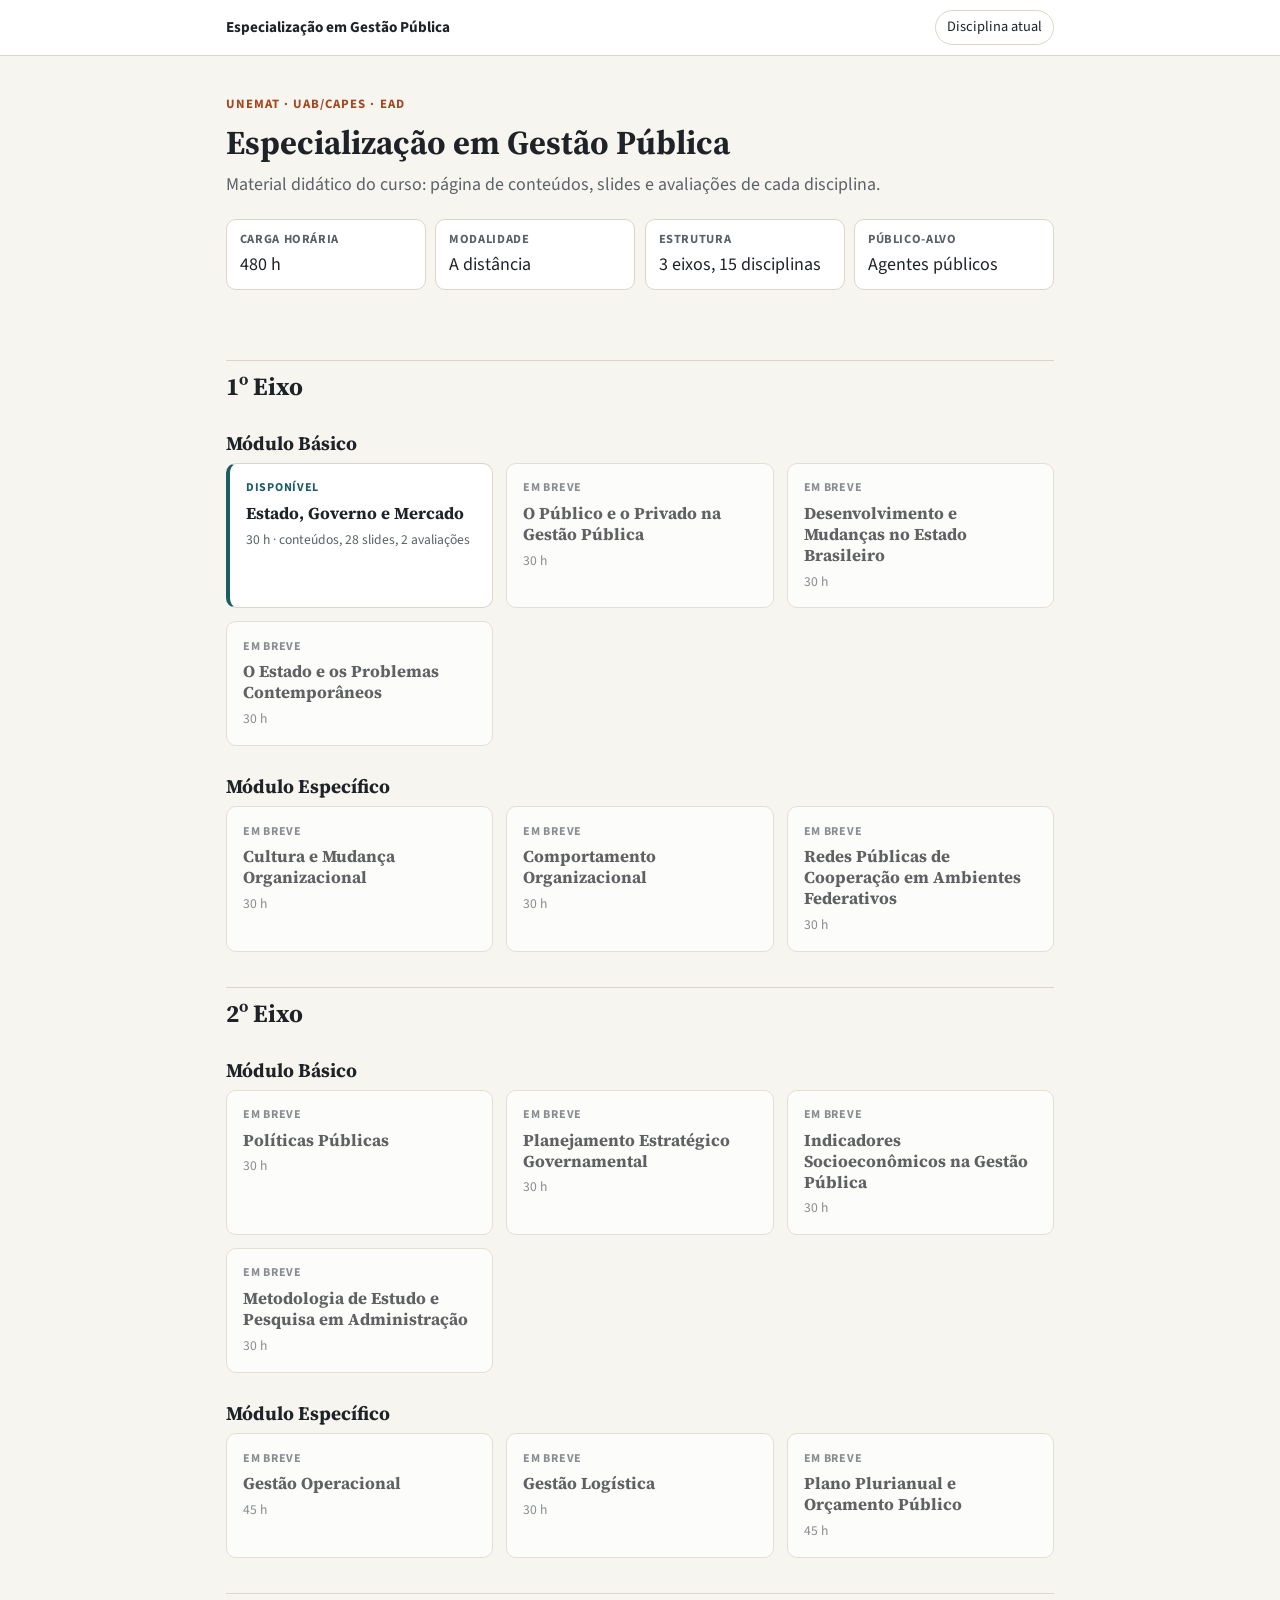
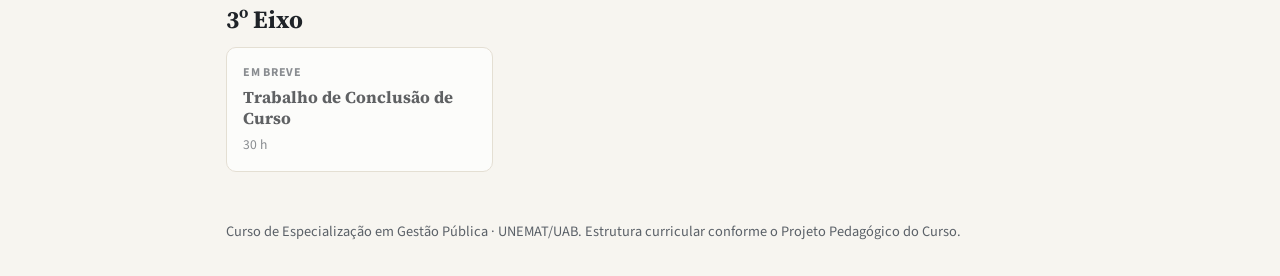
==== index.html @ d7e80f32 "Adiciona página inicial do curso e link de volta nas páginas da disciplina A raiz do site lista as 1" ====
<!DOCTYPE html>
<html lang="pt-BR">
<head>
<meta charset="utf-8">
<meta name="viewport" content="width=device-width, initial-scale=1">
<title>Especialização em Gestão Pública</title>
<meta name="description" content="Material didático do Curso de Especialização em Gestão Pública (UNEMAT/UAB, EaD): conteúdos, slides e avaliações por disciplina.">
<link rel="preconnect" href="https://fonts.googleapis.com">
<link rel="preconnect" href="https://fonts.gstatic.com" crossorigin>
<link href="https://fonts.googleapis.com/css2?family=Source+Sans+3:wght@400;600;700&family=Source+Serif+4:wght@600;700&display=swap" rel="stylesheet">
<link rel="stylesheet" href="disciplina-01-estado-governo-mercado/assets/style.css">
<style>
  .eixo { margin-top: 2.2rem; }
  .eixo h2 { margin-top: 0; }
  .grid { display: grid; grid-template-columns: repeat(auto-fill, minmax(240px, 1fr)); gap: .8rem; }
  .disc {
    display: flex; flex-direction: column; gap: .3rem;
    background: var(--surface); border: 1px solid var(--border); border-radius: var(--radius);
    padding: .9rem 1rem; color: var(--text); text-decoration: none;
  }
  .disc h3 { margin: 0; font-size: 1.05rem; }
  .disc small { color: var(--muted); font-size: .85rem; }
  .disc .status { font-size: .75rem; font-weight: 700; text-transform: uppercase; letter-spacing: .06em; color: var(--muted); }
  a.disc { border-left: 4px solid var(--accent); }
  a.disc:hover { background: var(--accent-soft); border-color: var(--accent); }
  a.disc .status { color: var(--accent); }
  .disc.soon { opacity: .7; }
</style>
</head>
<body>

<div class="topbar">
  <div class="wrap">
    <a class="brand" href="index.html">Especialização em Gestão Pública</a>
    <nav aria-label="Atalhos">
      <a href="disciplina-01-estado-governo-mercado/index.html">Disciplina atual</a>
    </nav>
  </div>
</div>

<main class="wrap">
  <header class="hero">
    <p class="eyebrow">UNEMAT · UAB/CAPES · EaD</p>
    <h1>Especialização em Gestão Pública</h1>
    <p class="lead">Material didático do curso: página de conteúdos, slides e avaliações de cada disciplina.</p>
    <div class="meta">
      <div><b>Carga horária</b>480 h</div>
      <div><b>Modalidade</b>A distância</div>
      <div><b>Estrutura</b>3 eixos, 15 disciplinas</div>
      <div><b>Público-alvo</b>Agentes públicos</div>
    </div>
  </header>

  <section class="eixo">
    <h2>1º Eixo</h2>
    <h3>Módulo Básico</h3>
    <div class="grid">
      <a class="disc" href="disciplina-01-estado-governo-mercado/index.html">
        <span class="status">Disponível</span>
        <h3>Estado, Governo e Mercado</h3>
        <small>30 h · conteúdos, 28 slides, 2 avaliações</small>
      </a>
      <div class="disc soon"><span class="status">Em breve</span><h3>O Público e o Privado na Gestão Pública</h3><small>30 h</small></div>
      <div class="disc soon"><span class="status">Em breve</span><h3>Desenvolvimento e Mudanças no Estado Brasileiro</h3><small>30 h</small></div>
      <div class="disc soon"><span class="status">Em breve</span><h3>O Estado e os Problemas Contemporâneos</h3><small>30 h</small></div>
    </div>
    <h3>Módulo Específico</h3>
    <div class="grid">
      <div class="disc soon"><span class="status">Em breve</span><h3>Cultura e Mudança Organizacional</h3><small>30 h</small></div>
      <div class="disc soon"><span class="status">Em breve</span><h3>Comportamento Organizacional</h3><small>30 h</small></div>
      <div class="disc soon"><span class="status">Em breve</span><h3>Redes Públicas de Cooperação em Ambientes Federativos</h3><small>30 h</small></div>
    </div>
  </section>

  <section class="eixo">
    <h2>2º Eixo</h2>
    <h3>Módulo Básico</h3>
    <div class="grid">
      <div class="disc soon"><span class="status">Em breve</span><h3>Políticas Públicas</h3><small>30 h</small></div>
      <div class="disc soon"><span class="status">Em breve</span><h3>Planejamento Estratégico Governamental</h3><small>30 h</small></div>
      <div class="disc soon"><span class="status">Em breve</span><h3>Indicadores Socioeconômicos na Gestão Pública</h3><small>30 h</small></div>
      <div class="disc soon"><span class="status">Em breve</span><h3>Metodologia de Estudo e Pesquisa em Administração</h3><small>30 h</small></div>
    </div>
    <h3>Módulo Específico</h3>
    <div class="grid">
      <div class="disc soon"><span class="status">Em breve</span><h3>Gestão Operacional</h3><small>45 h</small></div>
      <div class="disc soon"><span class="status">Em breve</span><h3>Gestão Logística</h3><small>30 h</small></div>
      <div class="disc soon"><span class="status">Em breve</span><h3>Plano Plurianual e Orçamento Público</h3><small>45 h</small></div>
    </div>
  </section>

  <section class="eixo">
    <h2>3º Eixo</h2>
    <div class="grid">
      <div class="disc soon"><span class="status">Em breve</span><h3>Trabalho de Conclusão de Curso</h3><small>30 h</small></div>
    </div>
  </section>

  <footer>Curso de Especialização em Gestão Pública · UNEMAT/UAB. Estrutura curricular conforme o Projeto Pedagógico do Curso.</footer>
</main>
</body>
</html>
---- disciplina-01-estado-governo-mercado/assets/style.css ----
:root {
  --bg: #f7f5f0;
  --surface: #ffffff;
  --surface-2: #efebe2;
  --text: #1f2328;
  --muted: #5b6168;
  --border: #ddd6c8;
  --accent: #1d5c63;
  --accent-soft: #d8ebe9;
  --accent-2: #a4471f;
  --ok: #1f7a3f;
  --ok-soft: #dcf1e3;
  --bad: #b3261e;
  --bad-soft: #f8dedb;
  --radius: 10px;
  --maxw: 860px;
  --font: "Source Sans 3", "Segoe UI", system-ui, -apple-system, sans-serif;
  --font-head: "Source Serif 4", Georgia, "Times New Roman", serif;
}

@media (prefers-color-scheme: dark) {
  :root:not([data-theme="light"]) {
    --bg: #15181b;
    --surface: #1d2125;
    --surface-2: #262b30;
    --text: #e8e6e1;
    --muted: #a3a9b0;
    --border: #353b42;
    --accent: #6cc3bb;
    --accent-soft: #1f3a3c;
    --accent-2: #e59a74;
    --ok: #6fd08f;
    --ok-soft: #1b3325;
    --bad: #f08a80;
    --bad-soft: #3d2220;
  }
}
:root[data-theme="dark"] {
  --bg: #15181b;
  --surface: #1d2125;
  --surface-2: #262b30;
  --text: #e8e6e1;
  --muted: #a3a9b0;
  --border: #353b42;
  --accent: #6cc3bb;
  --accent-soft: #1f3a3c;
  --accent-2: #e59a74;
  --ok: #6fd08f;
  --ok-soft: #1b3325;
  --bad: #f08a80;
  --bad-soft: #3d2220;
}

* { box-sizing: border-box; }

html { scroll-behavior: smooth; }

body {
  margin: 0;
  background: var(--bg);
  color: var(--text);
  font-family: var(--font);
  font-size: 18px;
  line-height: 1.65;
}

a { color: var(--accent); }

h1, h2, h3 { font-family: var(--font-head); line-height: 1.25; }
h1 { font-size: 2.1rem; margin: 0 0 .4rem; }
h2 { font-size: 1.55rem; margin: 2.6rem 0 .8rem; padding-top: .6rem; border-top: 1px solid var(--border); }
h3 { font-size: 1.2rem; margin: 1.8rem 0 .5rem; }

.wrap { max-width: var(--maxw); margin: 0 auto; padding: 0 16px; }

/* Topo */
.topbar {
  position: sticky; top: 0; z-index: 10;
  background: var(--surface);
  border-bottom: 1px solid var(--border);
}
.topbar .wrap {
  display: flex; gap: 1rem; align-items: center; justify-content: space-between;
  padding-top: .6rem; padding-bottom: .6rem; flex-wrap: wrap;
}
.topbar .brand { font-weight: 700; font-size: .95rem; color: var(--text); text-decoration: none; }
.topbar nav { display: flex; gap: .4rem; flex-wrap: wrap; }
.topbar nav a {
  font-size: .9rem; text-decoration: none; padding: .3rem .7rem;
  border-radius: 999px; border: 1px solid var(--border); color: var(--text);
}
.topbar nav a[aria-current="page"], .topbar nav a:hover { background: var(--accent-soft); border-color: var(--accent); }

header.hero { padding: 2.4rem 0 1rem; }
.eyebrow { text-transform: uppercase; letter-spacing: .08em; font-size: .8rem; color: var(--accent-2); font-weight: 700; margin: 0 0 .4rem; }
.lead { font-size: 1.12rem; color: var(--muted); margin: .2rem 0 1rem; }

.meta {
  display: grid; grid-template-columns: repeat(auto-fit, minmax(170px, 1fr)); gap: .6rem;
  margin: 1.2rem 0;
}
.meta div { background: var(--surface); border: 1px solid var(--border); border-radius: var(--radius); padding: .6rem .8rem; }
.meta b { display: block; font-size: .78rem; text-transform: uppercase; letter-spacing: .05em; color: var(--muted); }

.card {
  background: var(--surface); border: 1px solid var(--border); border-radius: var(--radius);
  padding: 1rem 1.2rem; margin: 1rem 0;
}
.card > :first-child { margin-top: 0; }
.card > :last-child { margin-bottom: 0; }

.box-key { border-left: 4px solid var(--accent); }
.box-ex { border-left: 4px solid var(--accent-2); }
.box-key .label, .box-ex .label {
  font-size: .78rem; text-transform: uppercase; letter-spacing: .06em; font-weight: 700; margin-bottom: .3rem;
}
.box-key .label { color: var(--accent); }
.box-ex .label { color: var(--accent-2); }

.toc ol { margin: 0; padding-left: 1.3rem; }
.toc li { margin: .15rem 0; }

table { width: 100%; border-collapse: collapse; font-size: .95rem; }
.table-scroll { overflow-x: auto; margin: 1rem 0; border: 1px solid var(--border); border-radius: var(--radius); }
th, td { text-align: left; padding: .55rem .7rem; border-bottom: 1px solid var(--border); vertical-align: top; }
th { background: var(--surface-2); font-weight: 700; }
tr:last-child td { border-bottom: 0; }

.timeline { list-style: none; padding: 0; margin: 1rem 0; border-left: 2px solid var(--accent); }
.timeline li { position: relative; padding: .2rem 0 .8rem 1.1rem; }
.timeline li::before {
  content: ""; position: absolute; left: -7px; top: .65rem; width: 12px; height: 12px;
  border-radius: 50%; background: var(--surface); border: 2px solid var(--accent);
}
.timeline b { color: var(--accent); }

.pendulo { width: 100%; height: auto; display: block; margin: 1rem 0; }

.actions { display: flex; gap: .6rem; flex-wrap: wrap; margin: 1.2rem 0; }
.btn {
  display: inline-block; font: inherit; font-size: .95rem; font-weight: 600; cursor: pointer;
  padding: .55rem 1rem; border-radius: 8px; text-decoration: none;
  border: 1px solid var(--accent); background: var(--accent); color: var(--bg);
}
.btn.secondary { background: transparent; color: var(--accent); }
.btn:disabled { opacity: .5; cursor: not-allowed; }

footer { margin: 3rem 0 2rem; color: var(--muted); font-size: .9rem; }

/* Avaliações */
.q { background: var(--surface); border: 1px solid var(--border); border-radius: var(--radius); padding: 1rem 1.2rem; margin: 1rem 0; }
.q .enun { font-weight: 600; margin: 0 0 .6rem; }
.q .num { color: var(--accent-2); margin-right: .3rem; }
.q label {
  display: flex; gap: .6rem; align-items: flex-start; padding: .45rem .6rem; margin: .25rem 0;
  border: 1px solid var(--border); border-radius: 8px; cursor: pointer;
}
.q label:hover { background: var(--surface-2); }
.q input { margin-top: .35rem; accent-color: var(--accent); }
.q label.correct { background: var(--ok-soft); border-color: var(--ok); }
.q label.wrong { background: var(--bad-soft); border-color: var(--bad); }
.q .feedback { display: none; margin-top: .6rem; font-size: .95rem; padding: .6rem .8rem; border-radius: 8px; background: var(--surface-2); }
.q.answered .feedback { display: block; }
.q .feedback b.ok { color: var(--ok); }
.q .feedback b.bad { color: var(--bad); }

.result { display: none; }
.result.show { display: block; }
.score { font-family: var(--font-head); font-size: 2rem; font-weight: 700; color: var(--accent); }

.gabarito { display: none; }

@media print {
  .topbar, .actions, .result { display: none !important; }
  body { background: #fff; color: #000; font-size: 12pt; }
  .q { break-inside: avoid; border-color: #999; }
  .gabarito.print { display: block; break-before: page; }
}

@media (max-width: 560px) {
  body { font-size: 17px; }
  h1 { font-size: 1.7rem; }
  h2 { font-size: 1.35rem; }
}
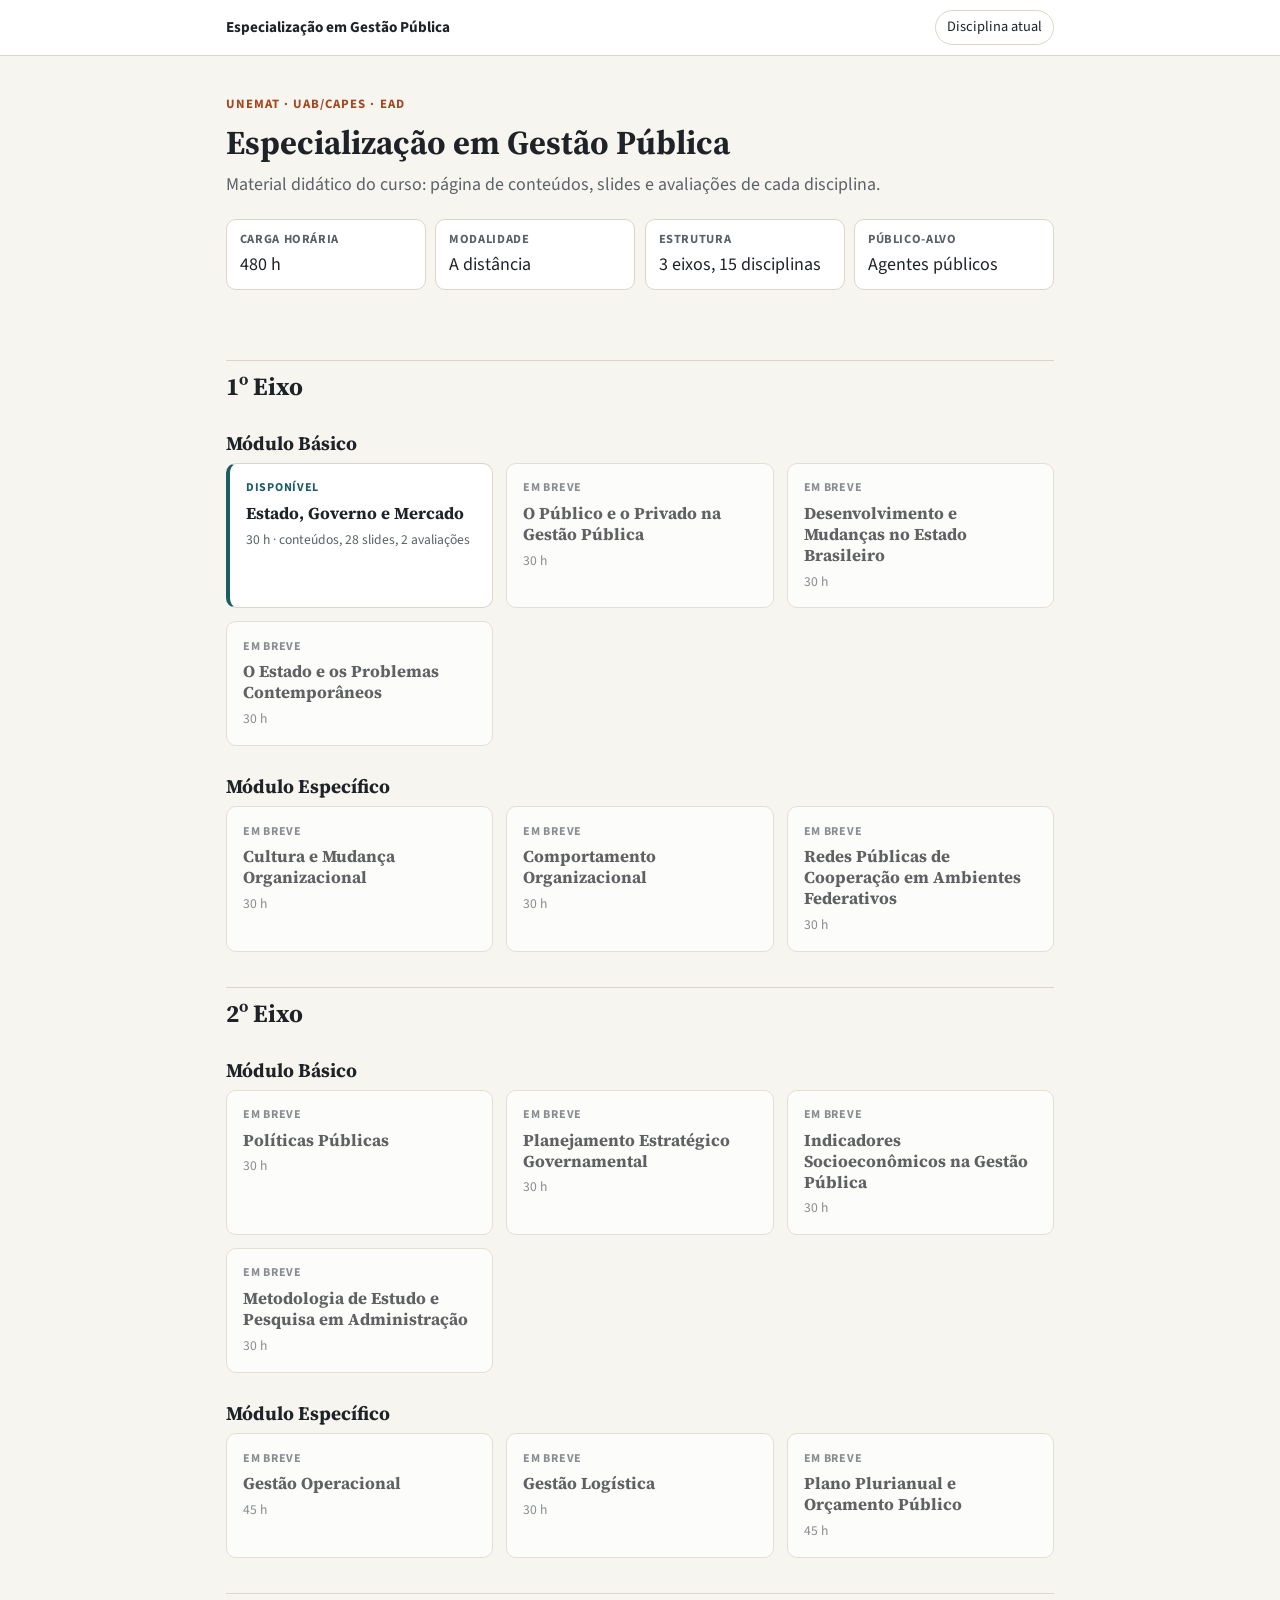
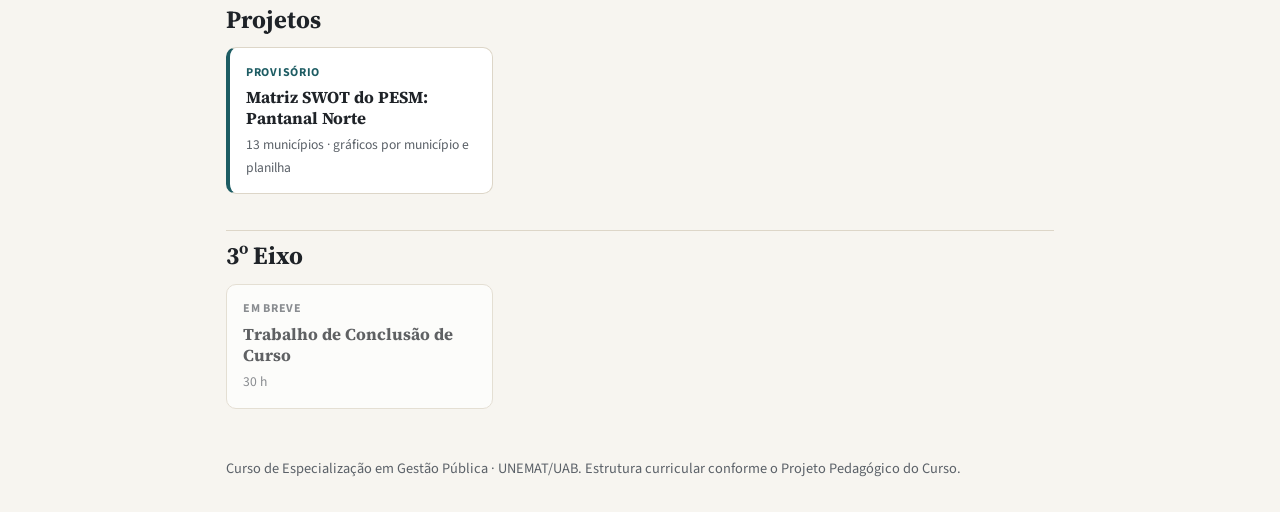
==== commit 5c78f922: "Adiciona matriz SWOT do PESM Pantanal Norte com página de gráficos por município - Planilha: fatores" ====
--- a/index.html
+++ b/index.html
@@ -90,6 +90,17 @@
   </section>
 
   <section class="eixo">
+    <h2>Projetos</h2>
+    <div class="grid">
+      <a class="disc" href="pesm-pantanal-norte/index.html">
+        <span class="status">Provisório</span>
+        <h3>Matriz SWOT do PESM: Pantanal Norte</h3>
+        <small>13 municípios · gráficos por município e planilha</small>
+      </a>
+    </div>
+  </section>
+
+  <section class="eixo">
     <h2>3º Eixo</h2>
     <div class="grid">
       <div class="disc soon"><span class="status">Em breve</span><h3>Trabalho de Conclusão de Curso</h3><small>30 h</small></div>
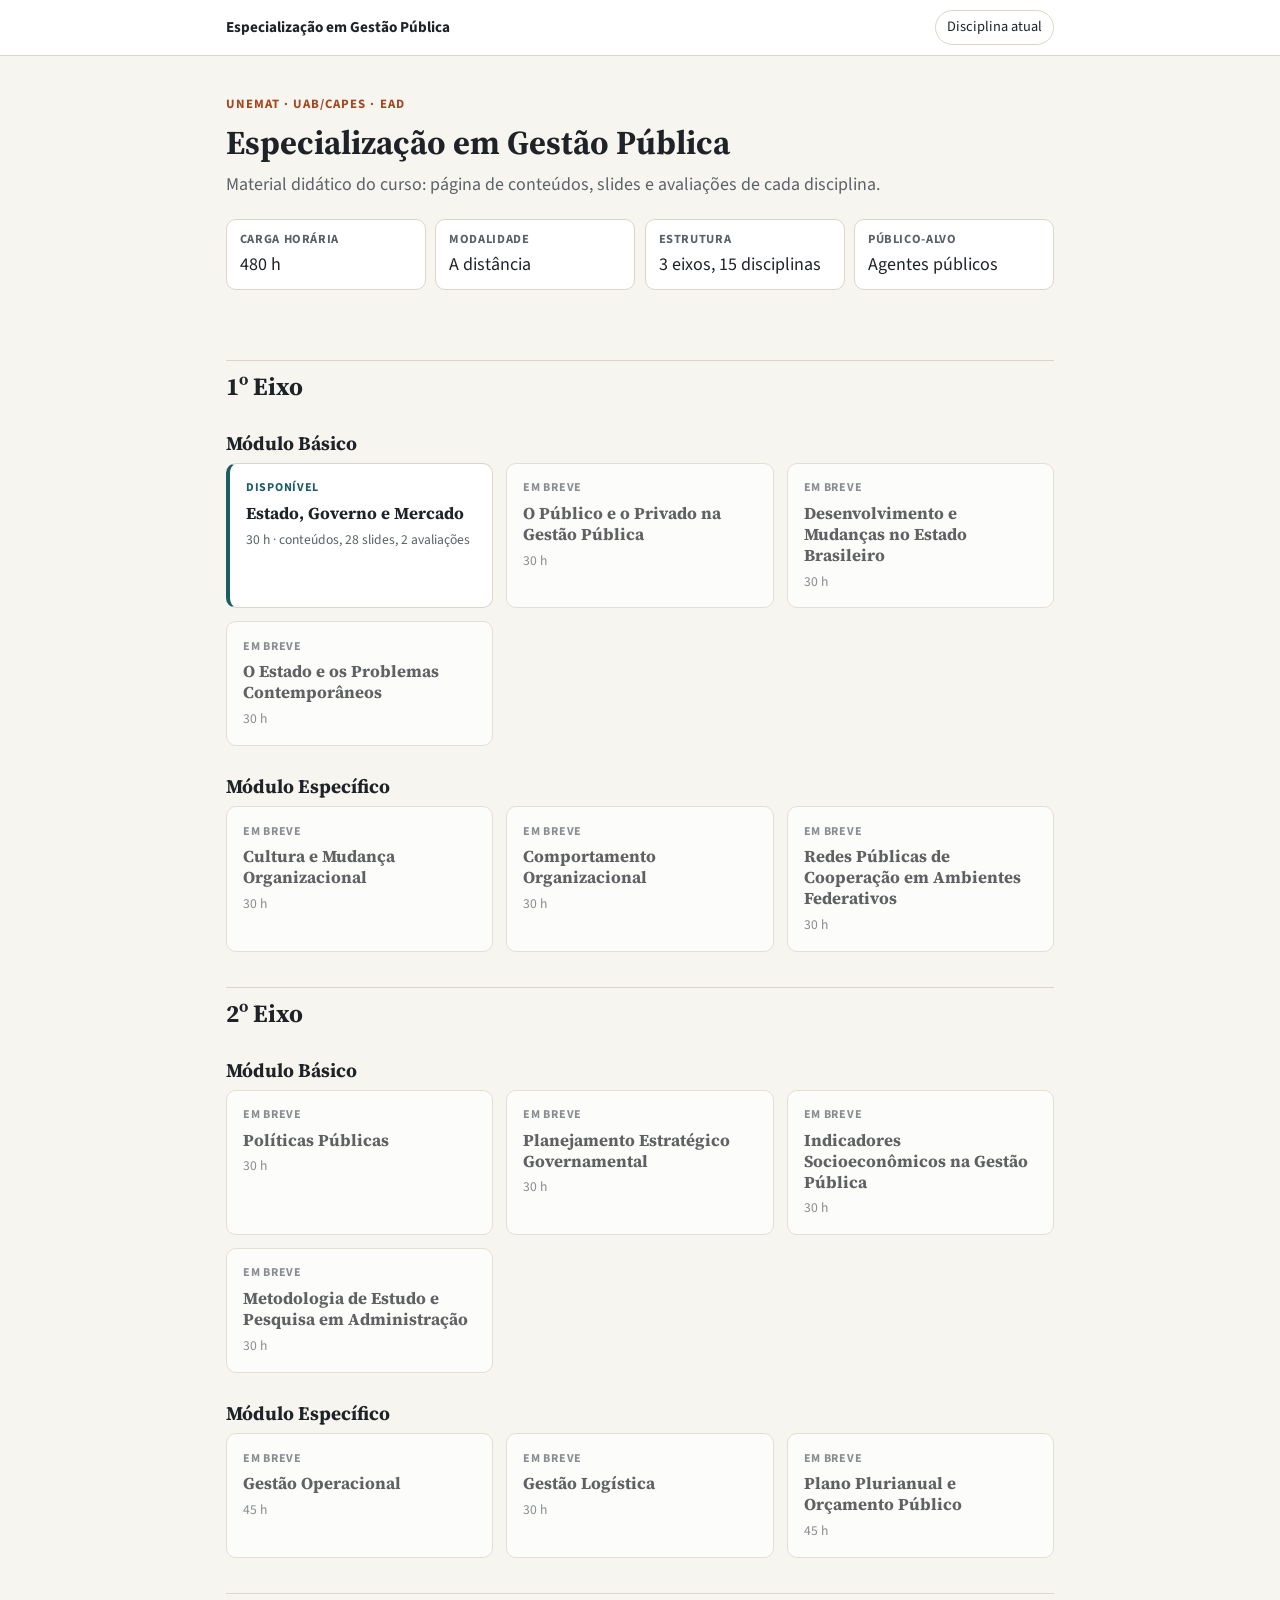
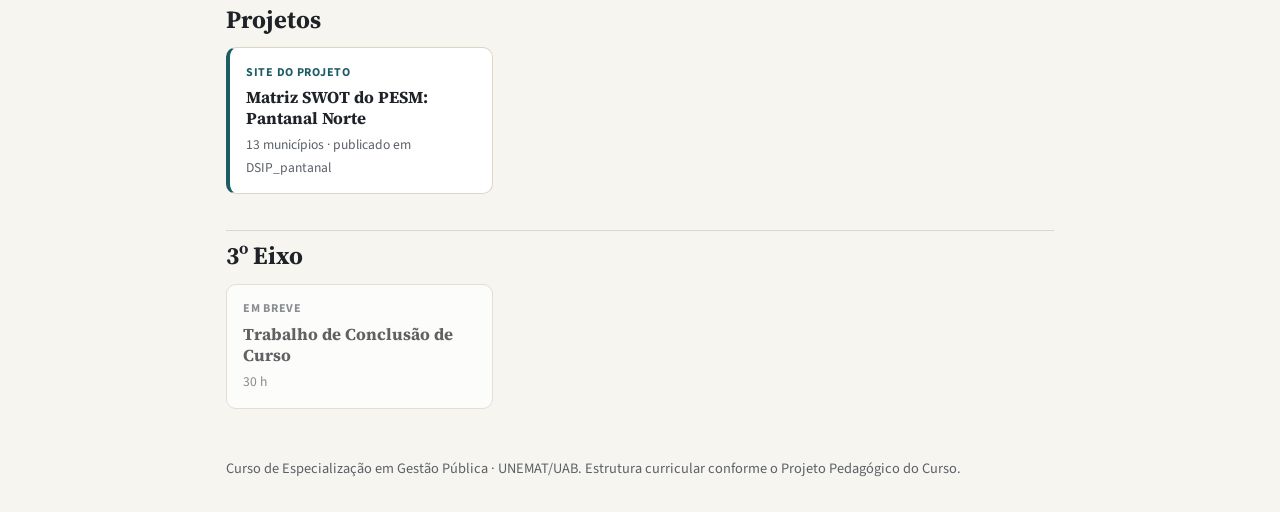
==== commit aa1003ae: "Troca a página do PESM por um link para o repositório DSIP_pantanal - pesm-pantanal-norte/index.html" ====
--- a/index.html
+++ b/index.html
@@ -92,10 +92,10 @@
   <section class="eixo">
     <h2>Projetos</h2>
     <div class="grid">
-      <a class="disc" href="pesm-pantanal-norte/index.html">
-        <span class="status">Provisório</span>
+      <a class="disc" href="https://cleitonfranco74.github.io/DSIP_pantanal/">
+        <span class="status">Site do projeto</span>
         <h3>Matriz SWOT do PESM: Pantanal Norte</h3>
-        <small>13 municípios · gráficos por município e planilha</small>
+        <small>13 municípios · publicado em DSIP_pantanal</small>
       </a>
     </div>
   </section>
